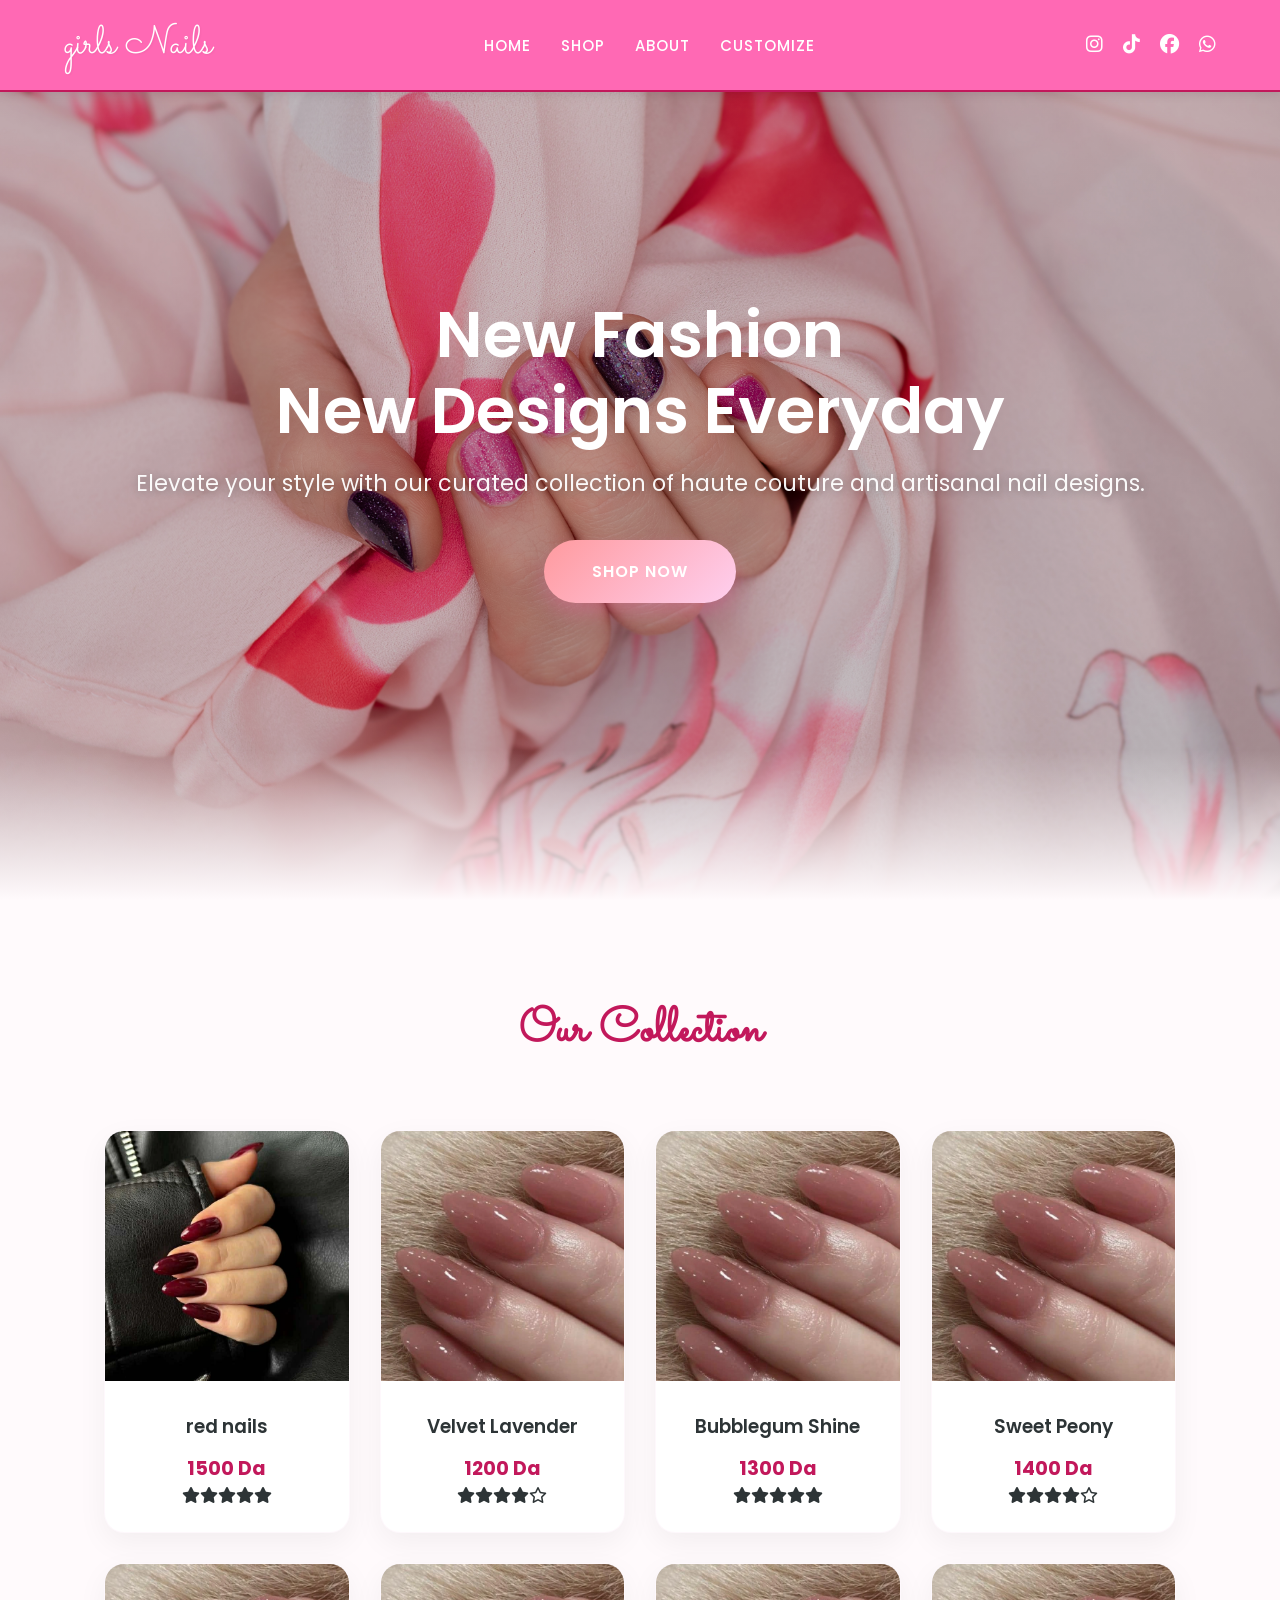
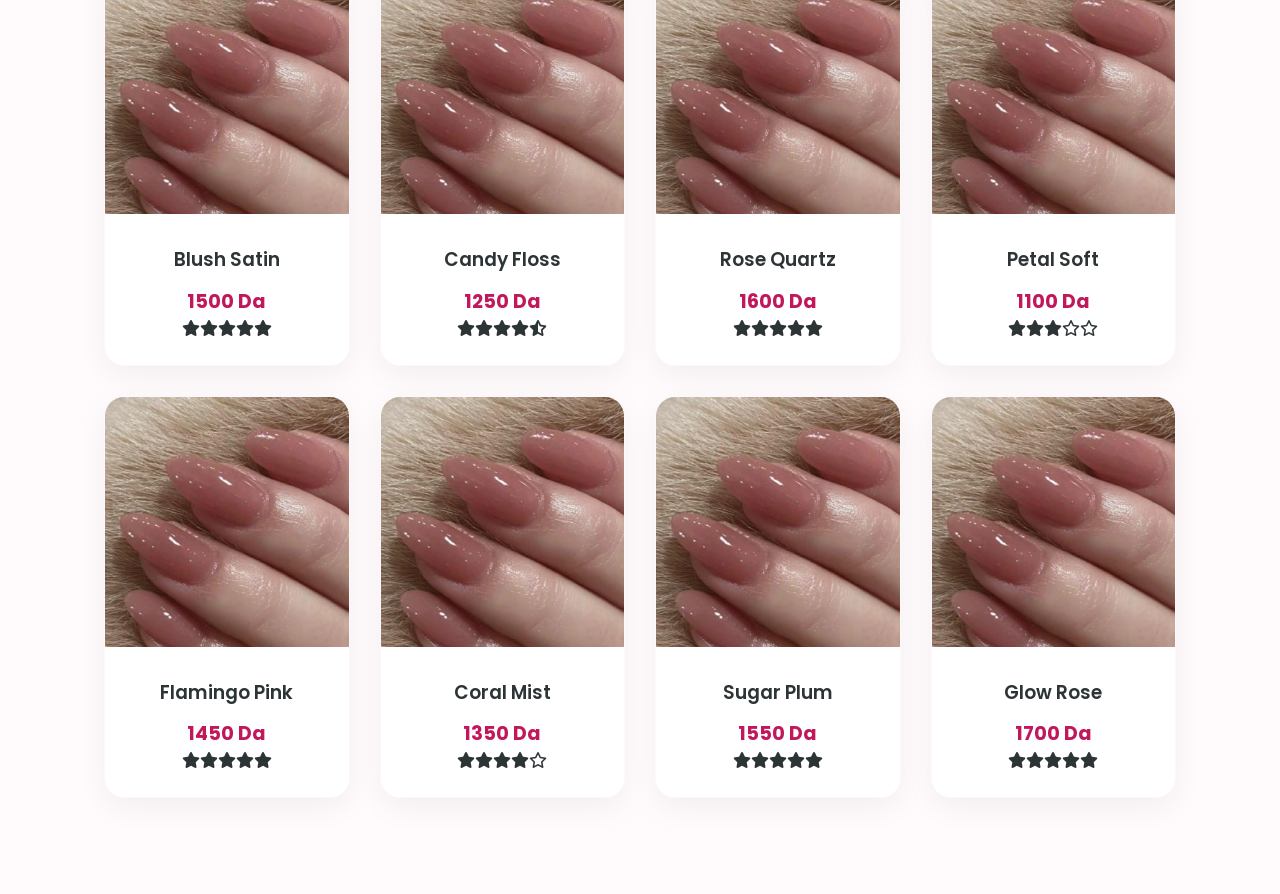
==== index.html @ dfd8abb0 "first commit" ====
<!DOCTYPE html>
<html lang="en">

<head>
    <meta charset="UTF-8">
    <meta name="viewport" content="width=device-width, initial-scale=1.0">
    <link rel="stylesheet" href="style.css">
    <link rel="stylesheet" href="https://cdnjs.cloudflare.com/ajax/libs/font-awesome/6.5.0/css/all.min.css">
    <link href="https://fonts.googleapis.com/css2?family=Sacramento&family=Poppins:wght@300;400;600&display=swap"
        rel="stylesheet">
    <title>Douaa Nails | Premium Nail Design</title>
</head>

<body>
    <nav>
        <div class="logo">girls Nails</div>
        <ul class="links">
            <li><a href="index.html">Home</a></li>
            <li><a href="shop.html">Shop</a></li>
            <li><a href="#">About</a></li>
            <li><a href="customize.html">Customize</a></li>
        </ul>

        <div class="icons">
            <a href="https://instagram.com/yourpage" target="_blank"><i class="fa-brands fa-instagram"></i></a>
            <a href="https://tiktok.com/@yourpage" target="_blank"><i class="fa-brands fa-tiktok"></i></a>
            <a href="https://facebook.com/yourpage" target="_blank"><i class="fa-brands fa-facebook"></i></a>
            <a href="https://wa.me/213XXXXXXXXX" target="_blank"><i class="fa-brands fa-whatsapp"></i></a>
        </div>
    </nav>

    <header class="hero">
        <div class="hero-content">
            <h1>New Fashion <br> New Designs Everyday</h1>
            <p>Elevate your style with our curated collection of haute couture and artisanal nail designs.</p>
            <a href="shop.html" class="btn-primary">Shop Now</a>
        </div>
    </header>

    <section id="shop" class="shop-container">
        <h2 class="shop-title">Our Collection</h2>
        <div class="product-grid" id="productGrid">
            <!-- Product 1 -->
            <a href="product.html?name=red+nails&img=red.webp" class="product-card-link">
                <div class="product-card">
                    <div class="product-img">
                        <img src="red.webp" alt="Nail Polish" id="prod-1-img">
                    </div>
                    <div class="product-info">
                        <h3>red nails </h3>
                        <p class="price">1500 Da</p>
                        <div class="rating">
                            <i class="fas fa-star"></i><i class="fas fa-star"></i><i class="fas fa-star"></i><i
                                class="fas fa-star"></i><i class="fas fa-star"></i>
                        </div>
                    </div>
                </div>
            </a>
            <!-- Repeat for 12 products -->
            <!-- For brevity in this call, I'll generate the grid with JS or repeat a few here -->
            <!-- Product 2 -->
            <a href="product.html?name=Velvet+Lavender&img=pink.webp" class="product-card-link">
                <div class="product-card">
                    <div class="product-img">
                        <img src="pink.webp" alt="Nail Polish" id="prod-2-img">
                    </div>
                    <div class="product-info">
                        <h3>Velvet Lavender</h3>
                        <p class="price">1200 Da</p>
                        <div class="rating">
                            <i class="fas fa-star"></i><i class="fas fa-star"></i><i class="fas fa-star"></i><i
                                class="fas fa-star"></i><i class="far fa-star"></i>
                        </div>
                    </div>
                </div>
            </a>
            <!-- Product 3 -->
            <a href="product.html?name=Bubblegum+Shine&img=pink.webp" class="product-card-link">
                <div class="product-card">
                    <div class="product-img">
                        <img src="pink.webp" alt="Nail Polish" id="prod-3-img">
                    </div>
                    <div class="product-info">
                        <h3>Bubblegum Shine</h3>
                        <p class="price">1300 Da</p>
                        <div class="rating">
                            <i class="fas fa-star"></i><i class="fas fa-star"></i><i class="fas fa-star"></i><i
                                class="fas fa-star"></i><i class="fas fa-star"></i>
                        </div>
                    </div>
                </div>
            </a>
            <!-- Product 4 -->
            <a href="product.html?name=Sweet+Peony&img=pink.webp" class="product-card-link">
                <div class="product-card">
                    <div class="product-img">
                        <img src="pink.webp" alt="Nail Polish" id="prod-4-img">
                    </div>
                    <div class="product-info">
                        <h3>Sweet Peony</h3>
                        <p class="price">1400 Da</p>
                        <div class="rating">
                            <i class="fas fa-star"></i><i class="fas fa-star"></i><i class="fas fa-star"></i><i
                                class="fas fa-star"></i><i class="far fa-star"></i>
                        </div>
                    </div>
                </div>
            </a>
            <!-- Product 5 -->
            <a href="product.html?name=Blush+Satin&img=pink.webp" class="product-card-link">
                <div class="product-card">
                    <div class="product-img">
                        <img src="pink.webp" alt="Nail Polish" id="prod-5-img">
                    </div>
                    <div class="product-info">
                        <h3>Blush Satin</h3>
                        <p class="price">1500 Da</p>
                        <div class="rating">
                            <i class="fas fa-star"></i><i class="fas fa-star"></i><i class="fas fa-star"></i><i
                                class="fas fa-star"></i><i class="fas fa-star"></i>
                        </div>
                    </div>
                </div>
            </a>
            <!-- Product 6 -->
            <a href="product.html?name=Candy+Floss&img=pink.webp" class="product-card-link">
                <div class="product-card">
                    <div class="product-img">
                        <img src="pink.webp" alt="Nail Polish" id="prod-6-img">
                    </div>
                    <div class="product-info">
                        <h3>Candy Floss</h3>
                        <p class="price">1250 Da</p>
                        <div class="rating">
                            <i class="fas fa-star"></i><i class="fas fa-star"></i><i class="fas fa-star"></i><i
                                class="fas fa-star"></i><i class="fas fa-star-half-alt"></i>
                        </div>
                    </div>
                </div>
            </a>
            <!-- Product 7 -->
            <a href="product.html?name=Rose+Quartz&img=pink.webp" class="product-card-link">
                <div class="product-card">
                    <div class="product-img">
                        <img src="pink.webp" alt="Nail Polish" id="prod-7-img">
                    </div>
                    <div class="product-info">
                        <h3>Rose Quartz</h3>
                        <p class="price">1600 Da</p>
                        <div class="rating">
                            <i class="fas fa-star"></i><i class="fas fa-star"></i><i class="fas fa-star"></i><i
                                class="fas fa-star"></i><i class="fas fa-star"></i>
                        </div>
                    </div>
                </div>
            </a>
            <!-- Product 8 -->
            <a href="product.html?name=Petal+Soft&img=pink.webp" class="product-card-link">
                <div class="product-card">
                    <div class="product-img">
                        <img src="pink.webp" alt="Nail Polish" id="prod-8-img">
                    </div>
                    <div class="product-info">
                        <h3>Petal Soft</h3>
                        <p class="price">1100 Da</p>
                        <div class="rating">
                            <i class="fas fa-star"></i><i class="fas fa-star"></i><i class="fas fa-star"></i><i
                                class="far fa-star"></i><i class="far fa-star"></i>
                        </div>
                    </div>
                </div>
            </a>
            <!-- Product 9 -->
            <a href="product.html?name=Flamingo+Pink&img=pink.webp" class="product-card-link">
                <div class="product-card">
                    <div class="product-img">
                        <img src="pink.webp" alt="Nail Polish" id="prod-9-img">
                    </div>
                    <div class="product-info">
                        <h3>Flamingo Pink</h3>
                        <p class="price">1450 Da</p>
                        <div class="rating">
                            <i class="fas fa-star"></i><i class="fas fa-star"></i><i class="fas fa-star"></i><i
                                class="fas fa-star"></i><i class="fas fa-star"></i>
                        </div>
                    </div>
                </div>
            </a>
            <!-- Product 10 -->
            <a href="product.html?name=Coral+Mist&img=pink.webp" class="product-card-link">
                <div class="product-card">
                    <div class="product-img">
                        <img src="pink.webp" alt="Nail Polish" id="prod-10-img">
                    </div>
                    <div class="product-info">
                        <h3>Coral Mist</h3>
                        <p class="price">1350 Da</p>
                        <div class="rating">
                            <i class="fas fa-star"></i><i class="fas fa-star"></i><i class="fas fa-star"></i><i
                                class="fas fa-star"></i><i class="far fa-star"></i>
                        </div>
                    </div>
                </div>
            </a>
            <!-- Product 11 -->
            <a href="product.html?name=Sugar+Plum&img=pink.webp" class="product-card-link">
                <div class="product-card">
                    <div class="product-img">
                        <img src="pink.webp" alt="Nail Polish" id="prod-11-img">
                    </div>
                    <div class="product-info">
                        <h3>Sugar Plum</h3>
                        <p class="price">1550 Da</p>
                        <div class="rating">
                            <i class="fas fa-star"></i><i class="fas fa-star"></i><i class="fas fa-star"></i><i
                                class="fas fa-star"></i><i class="fas fa-star"></i>
                        </div>
                    </div>
                </div>
            </a>
            <!-- Product 12 -->
            <a href="product.html?name=Glow+Rose&img=pink.webp" class="product-card-link">
                <div class="product-card">
                    <div class="product-img">
                        <img src="pink.webp" alt="Nail Polish" id="prod-12-img">
                    </div>
                    <div class="product-info">
                        <h3>Glow Rose</h3>
                        <p class="price">1700 Da</p>
                        <div class="rating">
                            <i class="fas fa-star"></i><i class="fas fa-star"></i><i class="fas fa-star"></i><i
                                class="fas fa-star"></i><i class="fas fa-star"></i>
                        </div>
                    </div>
                </div>
            </a>
        </div>
    </section>

    <script src="script.js"></script>
</body>

</html>
---- style.css ----
:root {
    --primary-pink: #ff69b4;
    --light-pink: #fce4ec;
    --deep-pink: #c2185b;
    --gradient-pink: linear-gradient(135deg, #ff9a9e 0%, #fecfef 100%);
    --accent-gold: #d4af37;
    --text-dark: #2d3436;
    --text-light: #ffffff;
    --glass: rgba(255, 255, 255, 0.85);
    --shadow-soft: 0 8px 32px 0 rgba(244, 187, 224, 0.2);
    --font-main: 'Poppins', sans-serif;
    --font-heading: 'Sacramento', cursive;
}

* {
    margin: 0;
    padding: 0;
    box-sizing: border-box;
}

body {
    font-family: var(--font-main);
    background-color: #fffafc;
    color: var(--text-dark);
}

/* Nav Styles */
nav {
    position: fixed;
    top: 0;
    width: 100%;
    display: flex;
    justify-content: space-between;
    align-items: center;
    padding: 1rem 5%;
    background: var(--primary-pink);
    box-shadow: 0 2px 10px rgba(0,0,0,0.1);
    z-index: 1000;
    border-bottom: 2px solid var(--deep-pink);
}

nav .links a, nav .icons i {
    color: var(--text-light);
}

nav .logo {
    color: var(--text-light);
}

nav .links a:hover, nav .icons i:hover {
    color: var(--light-pink);
}

.logo {
    font-family: var(--font-heading);
    font-size: 2.5rem;
    font-weight: 500;
    color: var(--deep-pink);
    text-shadow: 1px 1px 2px rgba(0,0,0,0.05);
}

.links {
    display: flex;
    gap: 30px;
    list-style: none;
}

.links a {
    font-size: 15px;
    font-weight: 500;
    color: var(--text-dark);
    text-decoration: none;
    transition: color 0.3s;
    text-transform: uppercase;
    letter-spacing: 1px;
}

.links a:hover {
    color: var(--primary-pink);
}

.icons {
    display: flex;
    gap: 20px;
}

.icons i {
    font-size: 1.2rem;
    color: var(--text-dark);
    transition: transform 0.3s, color 0.3s;
}

.icons i:hover {
    color: var(--primary-pink);
    transform: scale(1.2);
}

/* Hero Styles */
.hero {
    height: 100vh;
    display: flex;
    align-items: center;
    justify-content: center;
    text-align: center;
    background: linear-gradient(rgba(0,0,0,0.2), rgba(0,0,0,0.2)), url('hero-bg.jpg') center/cover no-repeat;
    color: white;
    padding: 0 10%;
    position: relative;
    overflow: hidden;
}

.hero::after {
    content: '';
    position: absolute;
    bottom: 0;
    left: 0;
    width: 100%;
    height: 150px;
    background: linear-gradient(transparent, #fffafc);
}

.hero-content h1 {
    font-size: 4rem;
    margin-bottom: 1rem;
    line-height: 1.2;
    font-family: var(--font-main);
    font-weight: 600;
}

.hero-content p {
    font-size: 1.4rem;
    margin-bottom: 2.5rem;
    opacity: 0.95;
    text-shadow: 1px 1px 10px rgba(0,0,0,0.3);
}

.btn-primary {
    display: inline-block;
    padding: 1.2rem 3rem;
    background: var(--gradient-pink);
    color: #fff;
    text-decoration: none;
    font-weight: 600;
    border-radius: 50px;
    transition: all 0.4s cubic-bezier(0.175, 0.885, 0.32, 1.275);
    border: none;
    box-shadow: 0 10px 20px rgba(255, 105, 180, 0.3);
    text-transform: uppercase;
    letter-spacing: 1px;
}

.btn-primary:hover {
    transform: translateY(-5px) scale(1.05);
    box-shadow: 0 15px 30px rgba(255, 105, 180, 0.4);
    background: var(--deep-pink);
}

/* Shop Section Styles */
.shop-container {
    padding: 6rem 5%;
    max-width: 1200px;
    margin: 0 auto;
}

.shop-title {
    font-size: 3rem;
    margin-bottom: 4rem;
    text-align: center;
    font-family: var(--font-heading);
    color: var(--deep-pink);
}

.product-grid {
    display: grid;
    grid-template-columns: repeat(4, 1fr);
    gap: 30px;
}

.product-card {
    background: #fff;
    border-radius: 20px;
    overflow: hidden;
    transition: all 0.4s cubic-bezier(0.165, 0.84, 0.44, 1);
    box-shadow: 0 10px 30px rgba(0,0,0,0.05);
    border: 1px solid rgba(244, 187, 224, 0.1);
}

.product-card-link {
    text-decoration: none;
    color: inherit;
    display: block;
}

.product-card:hover {
    transform: translateY(-10px);
}

.product-img img {
    width: 100%;
    height: 250px;
    object-fit: cover;
}

.product-info {
    padding: 1.5rem;
    text-align: center;
}

.price {
    font-size: 1.2rem;
    font-weight: 700;
    color: var(--deep-pink);
    margin-top: 5px;
}

.product-info h3 {
    color: var(--text-dark);
    font-weight: 600;
    margin-bottom: 0.8rem;
}

/* Product Page Styles */
.product-page {
    background-color: #fffafc;
    padding-top: 80px;
}

.product-detail-container {
    max-width: 1100px;
    margin: 40px auto;
    padding: 20px;
    background: #fff;
    border-radius: 30px;
    box-shadow: var(--shadow-soft);
}

.product-detail-layout {
    display: flex;
    gap: 40px;
}

.product-image-section {
    flex: 1;
    text-align: center;
}

.product-image-section img {
    width: 100%;
    max-width: 500px;
    border-radius: 20px;
    box-shadow: 0 10px 30px rgba(0,0,0,0.1);
}

.product-image-section h2 {
    margin-top: 1.5rem;
    font-family: var(--font-heading);
    font-size: 3rem;
    color: var(--deep-pink);
}

.order-form-section {
    flex: 1;
    background: #fffafc;
    padding: 30px;
    border-radius: 20px;
    border: 1px solid var(--light-pink);
}

.order-form-section h3 {
    margin-bottom: 20px;
    color: var(--deep-pink);
    font-size: 1.5rem;
}

.form-group {
    margin-bottom: 20px;
}

.form-group label {
    display: block;
    margin-bottom: 8px;
    font-weight: 600;
    color: var(--text-dark);
}

.form-group select, 
.form-group input, 
.form-group textarea {
    width: 100%;
    padding: 12px 15px;
    border: 2px solid var(--light-pink);
    border-radius: 12px;
    font-family: var(--font-main);
    font-size: 1rem;
    outline: none;
    transition: border-color 0.3s;
}

.form-group select:focus, 
.form-group input:focus, 
.form-group textarea:focus {
    border-color: var(--primary-pink);
}

.form-divider {
    border-top: 1px solid var(--light-pink);
    margin: 30px 0 20px;
    padding-top: 10px;
    font-weight: 600;
    color: var(--deep-pink);
    text-transform: uppercase;
    font-size: 0.85rem;
    letter-spacing: 1px;
}

.price-display {
    display: flex;
    justify-content: space-between;
    align-items: center;
    margin: 25px 0;
    padding: 15px;
    background: var(--primary-pink);
    color: white;
    border-radius: 12px;
    font-size: 1.5rem;
    font-weight: 700;
}

.buy-now-btn {
    width: 100%;
    cursor: pointer;
}

/* Responsive Product Detail */
@media (max-width: 850px) {
    .product-detail-layout {
        flex-direction: column;
    }
}

/* Customize Page Styles */
.customize-page {
    background-color: #fffafc;
    padding-top: 100px;
}

.customize-container {
    max-width: 1200px;
    margin: 0 auto;
    padding: 20px;
}

.page-title {
    text-align: center;
    font-family: var(--font-heading);
    font-size: 3.5rem;
    color: var(--deep-pink);
    margin-bottom: 2rem;
}

.customizer-layout {
    display: flex;
    gap: 50px;
    background: white;
    padding: 40px;
    border-radius: 40px;
    box-shadow: var(--shadow-soft);
}

/* Finger Preview System (Vertical) */
.preview-section {
    flex: 1;
    display: flex;
    flex-direction: column;
    align-items: center;
    justify-content: center;
    background: #fff;
    background-image: radial-gradient(#eee 1px, transparent 1px);
    background-size: 20px 20px;
    border-radius: 30px;
    min-height: 500px;
}

.finger-container {
    position: relative;
    width: 200px;
    height: 400px;
    filter: drop-shadow(0 10px 20px rgba(0,0,0,0.1));
}

.finger-base {
    position: absolute;
    bottom: -20px;
    left: 50%;
    transform: translateX(-50%);
    width: 100px;
    height: 380px;
    /* Realistic Skin Gradient */
    background: linear-gradient(to right, 
        #e5b4a2 0%, 
        #f5c7b8 30%, 
        #fce8e0 50%, 
        #f5c7b8 70%, 
        #e5b4a2 100%);
    border-radius: 50px 50px 0 0;
    box-shadow: 
        inset -8px 0 15px rgba(120, 60, 40, 0.1),
        inset 8px 0 15px rgba(120, 60, 40, 0.1);
    z-index: 1;
}

/* Realistic knuckle/joint creases */
.finger-base::before {
    content: '';
    position: absolute;
    top: 140px;
    left: 15%;
    width: 70%;
    height: 30px;
    background: repeating-linear-gradient(
        to bottom,
        transparent,
        transparent 5px,
        rgba(100, 50, 30, 0.08) 6px,
        rgba(100, 50, 30, 0.08) 8px,
        transparent 9px
    );
    border-radius: 50% / 20%;
    opacity: 0.6;
}

#previewNail {
    position: absolute;
    top: 25px;
    left: 50%;
    transform: translateX(-50%);
    width: 80px;
    height: 105px;
    background: #ff69b4; /* Default */
    transition: all 0.4s cubic-bezier(0.175, 0.885, 0.32, 1.275);
    z-index: 2;
    /* Nail Glossiness */
    background-image: linear-gradient(135deg, rgba(255,255,255,0.4) 0%, transparent 50%, rgba(0,0,0,0.1) 100%);
    box-shadow: 
        0 4px 12px rgba(0,0,0,0.3),
        inset 0 -5px 10px rgba(0,0,0,0.1);
    border: 1px solid rgba(0,0,0,0.05);
}

/* Cuticle Shadow for blending */
#previewNail::before {
    content: '';
    position: absolute;
    bottom: -5px;
    left: 0;
    width: 100%;
    height: 15px;
    background: rgba(0,0,0,0.2);
    filter: blur(5px);
    border-radius: 50%;
    z-index: -1;
}

/* Vertical Nail Shapes from Reference Image */
#previewNail.round { 
    border-radius: 40px 40px 5px 5px; 
}
#previewNail.almond { 
    border-radius: 50% 50% 10% 10%; 
}
#previewNail.square { 
    border-radius: 5px 5px 2px 2px; 
}
#previewNail.oval { 
    border-radius: 35px; 
}
#previewNail.ballerina { 
    clip-path: polygon(25% 0%, 75% 0%, 90% 100%, 10% 100%); 
    transform: translateX(-50%) rotate(180deg);
}
#previewNail.stiletto { 
    clip-path: polygon(50% 0%, 100% 100%, 0% 100%); 
    transform: translateX(-50%) rotate(180deg);
}

/* Nail Sizes (Vertical Height) */
#previewNail.size-s { width: 60px; height: 70px; top: 50px; }
#previewNail.size-m { width: 76px; height: 100px; top: 30px; }
#previewNail.size-l { width: 85px; height: 150px; top: 10px; }
#previewNail.size-xl { width: 95px; height: 190px; top: -10px; }

.preview-label {
    margin-top: 20px;
    font-weight: 600;
    color: var(--primary-pink);
    text-transform: uppercase;
    letter-spacing: 1px;
}

/* Control Styles */
.controls-section {
    flex: 1.2;
}

.control-group {
    margin-bottom: 30px;
}

.control-group h3 {
    color: var(--deep-pink);
    margin-bottom: 15px;
    font-size: 1.2rem;
}

.shape-grid {
    display: grid;
    grid-template-columns: repeat(3, 1fr);
    gap: 10px;
}

.shape-btn {
    padding: 10px;
    border: 2px solid var(--light-pink);
    background: white;
    border-radius: 10px;
    cursor: pointer;
    font-family: var(--font-main);
    transition: all 0.3s;
}

.shape-btn:hover, .shape-btn.active {
    background: var(--primary-pink);
    color: white;
    border-color: var(--primary-pink);
}

.size-options {
    display: flex;
    gap: 20px;
}

.size-options label {
    cursor: pointer;
    font-weight: 600;
}

.color-grid {
    display: grid;
    grid-template-columns: repeat(8, 1fr);
    gap: 10px;
    margin-bottom: 15px;
}

.color-swatch {
    width: 30px;
    height: 30px;
    border-radius: 50%;
    cursor: pointer;
    border: 3px solid white;
    box-shadow: 0 0 0 1px #eee;
}

.color-swatch.active {
    box-shadow: 0 0 0 2px var(--deep-pink);
}

.custom-color-input {
    display: flex;
    align-items: center;
    gap: 10px;
    font-size: 0.9rem;
}

.order-summary {
    margin-top: 40px;
    padding-top: 20px;
    border-top: 2px dashed var(--light-pink);
}

.order-summary p {
    font-size: 1.5rem;
    margin-bottom: 15px;
}

/* Responsive Customizer */
@media (max-width: 900px) {
    .customizer-layout { flex-direction: column; }
    .shape-grid { grid-template-columns: repeat(2, 1fr); }
}

/* Image Based Preview Styles */
.image-preview-container {
    position: relative;
    width: 100%;
    max-width: 400px;
    height: 500px;
    display: flex;
    align-items: center;
    justify-content: center;
    overflow: hidden;
    border-radius: 20px;
    box-shadow: 0 10px 30px rgba(0,0,0,0.1);
}

.image-preview-container img {
    width: 100%;
    height: 100%;
    object-fit: cover;
}

.nail-color-demo {
    position: absolute;
    /* Precise position over one of the central nails in round.webp */
    top: 38%;
    left: 23%;
    width: 15%;
    height: 18%;
    background: rgba(255, 105, 180, 0.4);
    mix-blend-mode: color; /* This makes the color blend into the real nail texture */
    border-radius: 50% 50% 40% 40%;
    pointer-events: none;
    transition: all 0.3s ease;
    filter: blur(2px);
}

@keyframes fadeInUp {
    from {
        opacity: 0;
        transform: translateY(20px);
    }
    to {
        opacity: 1;
        transform: translateY(0);
    }
}

.product-card {
    animation: fadeInUp 0.6s ease backwards;
}

.product-card:nth-child(1) { animation-delay: 0.1s; }
.product-card:nth-child(2) { animation-delay: 0.2s; }
.product-card:nth-child(3) { animation-delay: 0.3s; }
.product-card:nth-child(4) { animation-delay: 0.4s; }

/* Responsive */
@media (max-width: 1024px) {
    .product-grid { grid-template-columns: repeat(2, 1fr); }
}
@media (max-width: 600px) {
    .product-grid { grid-template-columns: 1fr; }
    .hero-content h1 { font-size: 2.8rem; }
}
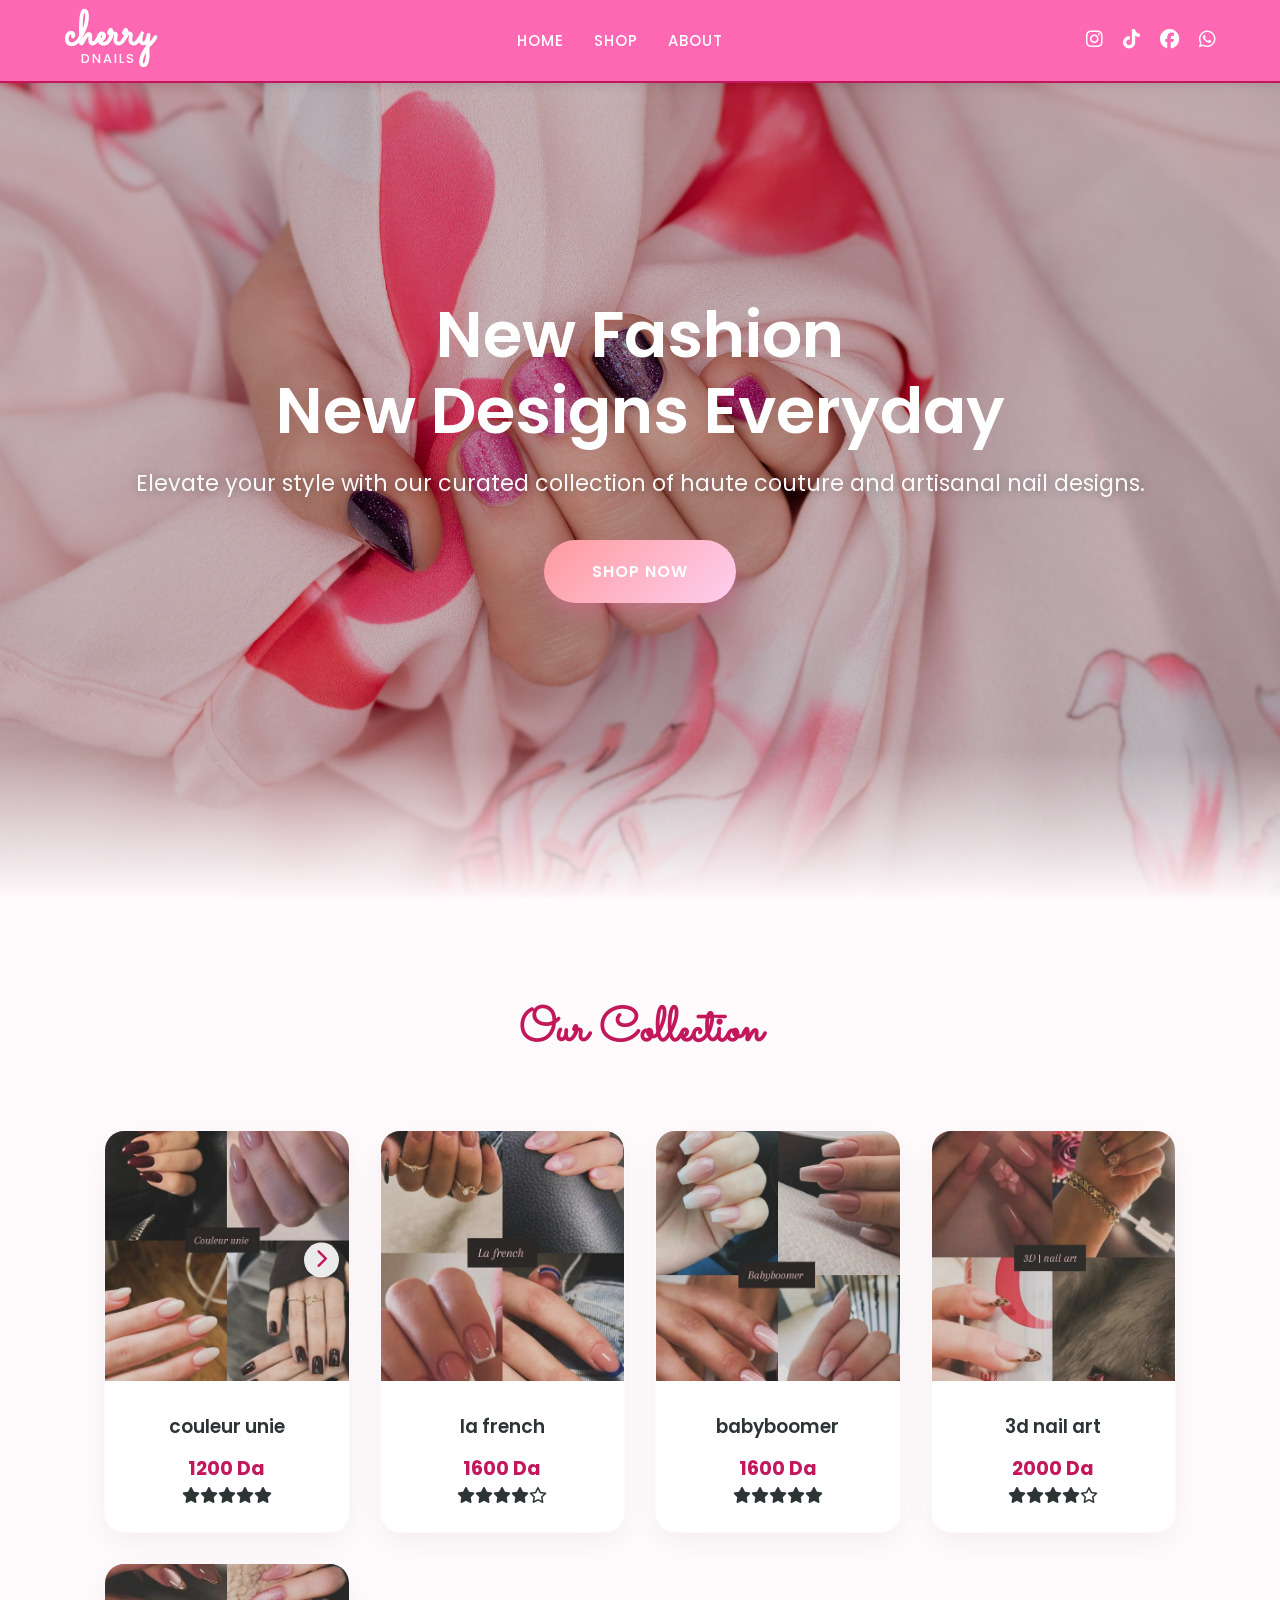
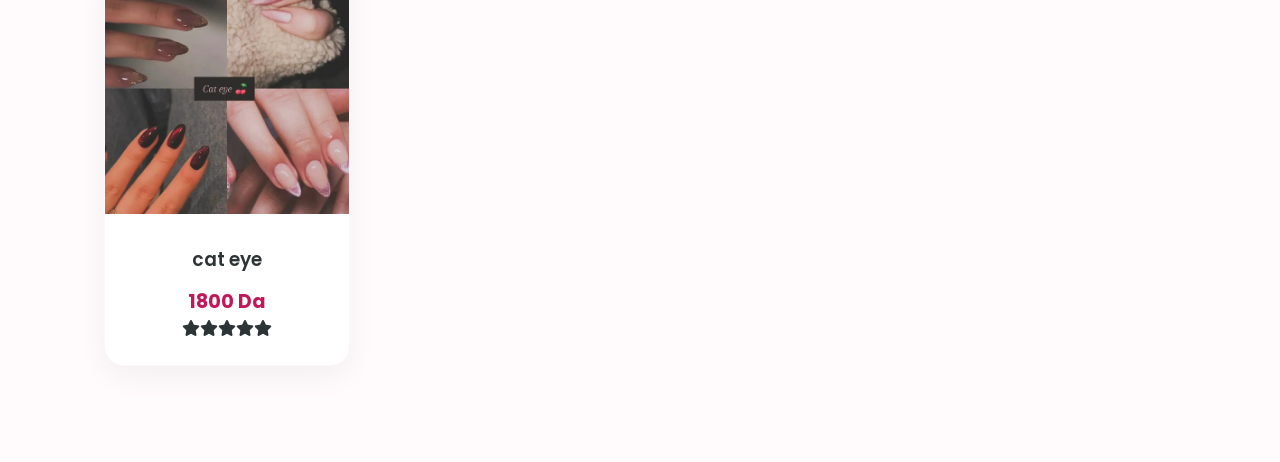
==== commit 0057ad08: "update" ====
--- a/index.html
+++ b/index.html
@@ -1,34 +1,70 @@
 <!DOCTYPE html>
+<!-- 
+  ================================================================
+  PROJECT: cherry Nails Landing Page
+  DESCRIPTION: This is the main homepage for the website. 
+  It features a premium hero section and a product collection grid.
+  DEVELOPMENT NOTE: Designed with a luxury pink aesthetic.
+  ================================================================
+-->
 <html lang="en">
 
 <head>
+    <!-- Meta tags for character encoding and responsive design -->
     <meta charset="UTF-8">
     <meta name="viewport" content="width=device-width, initial-scale=1.0">
+
+    <!-- Link to external CSS stylesheet -->
     <link rel="stylesheet" href="style.css">
+
+    <!-- Font Awesome for social media and utility icons -->
     <link rel="stylesheet" href="https://cdnjs.cloudflare.com/ajax/libs/font-awesome/6.5.0/css/all.min.css">
+
+    <!-- Google Fonts: Sacramento (Heading) and Poppins (Body) -->
     <link href="https://fonts.googleapis.com/css2?family=Sacramento&family=Poppins:wght@300;400;600&display=swap"
         rel="stylesheet">
-    <title>Douaa Nails | Premium Nail Design</title>
+
+    <title>cherry Nails | Premium Nail Design</title>
 </head>
 
 <body>
+    <!-- 
+      NAVIGATION BAR
+      - Fixed to the top via CSS
+      - Contains brand logo, navigation links, and social icons
+    -->
     <nav>
-        <div class="logo">girls Nails</div>
+        <!-- Brand identity logo -->
+        <a href="index.html" style="text-decoration: none; color: inherit;">
+            <div class="logo">
+                <span class="logo-main">cherry</span>
+                <span class="logo-sub">Dnails</span>
+            </div>
+        </a>
+
+        <!-- Main site navigation links -->
         <ul class="links">
             <li><a href="index.html">Home</a></li>
             <li><a href="shop.html">Shop</a></li>
             <li><a href="#">About</a></li>
-            <li><a href="customize.html">Customize</a></li>
         </ul>
 
+        <!-- Social media links with icons -->
         <div class="icons">
-            <a href="https://instagram.com/yourpage" target="_blank"><i class="fa-brands fa-instagram"></i></a>
+            <!-- Instagram: Directed to specific profile requested by user -->
+            <a href="https://www.instagram.com/cherryd.nails?igsh=eDNrOWJ6Z2h6bXJi" target="_blank"><i
+                    class="fa-brands fa-instagram"></i></a>
             <a href="https://tiktok.com/@yourpage" target="_blank"><i class="fa-brands fa-tiktok"></i></a>
             <a href="https://facebook.com/yourpage" target="_blank"><i class="fa-brands fa-facebook"></i></a>
             <a href="https://wa.me/213XXXXXXXXX" target="_blank"><i class="fa-brands fa-whatsapp"></i></a>
         </div>
     </nav>
 
+    <!-- 
+      HERO SECTION
+      - Full-screen impact area with background image
+      - Contains primary call-to-action (Shop Now)
+    -->
     <header class="hero">
         <div class="hero-content">
             <h1>New Fashion <br> New Designs Everyday</h1>
@@ -37,18 +73,29 @@
         </div>
     </header>
 
+    <!-- 
+      SHOP SECTION
+      - Displays the product collection in a responsive grid (4 columns)
+      - Each card links to the product detail page with dynamic URL parameters
+    -->
     <section id="shop" class="shop-container">
         <h2 class="shop-title">Our Collection</h2>
         <div class="product-grid" id="productGrid">
-            <!-- Product 1 -->
-            <a href="product.html?name=red+nails&img=red.webp" class="product-card-link">
+
+            <!-- PRODUCT CARD 1: couleur unie -->
+            <a href="product.html?name=couleur+unie&img=couleur+unie+1.webp" class="product-card-link"
+                id="prod-1-link">
                 <div class="product-card">
-                    <div class="product-img">
-                        <img src="red.webp" alt="Nail Polish" id="prod-1-img">
+                    <div class="product-img" style="position: relative;">
+                        <img src="couleur unie 1.webp" alt="Nail Polish" id="prod-1-img">
+                        <button class="slide-btn" onclick="toggleProductImage(event, 1)"
+                            style="position: absolute; top: 50%; right: 10px; transform: translateY(-50%); background: rgba(255, 255, 255, 0.9); border: none; border-radius: 50%; width: 35px; height: 35px; cursor: pointer; box-shadow: 0 4px 10px rgba(0,0,0,0.15); display: flex; align-items: center; justify-content: center; transition: all 0.3s;">
+                            <i class="fas fa-chevron-right" style="color: #c2185b; font-size: 1.2rem;"></i>
+                        </button>
                     </div>
                     <div class="product-info">
-                        <h3>red nails </h3>
-                        <p class="price">1500 Da</p>
+                        <h3 id="prod-1-title">couleur unie</h3>
+                        <p class="price">1200 Da</p>
                         <div class="rating">
                             <i class="fas fa-star"></i><i class="fas fa-star"></i><i class="fas fa-star"></i><i
                                 class="fas fa-star"></i><i class="fas fa-star"></i>
@@ -56,17 +103,16 @@
                     </div>
                 </div>
             </a>
-            <!-- Repeat for 12 products -->
-            <!-- For brevity in this call, I'll generate the grid with JS or repeat a few here -->
-            <!-- Product 2 -->
-            <a href="product.html?name=Velvet+Lavender&img=pink.webp" class="product-card-link">
+
+            <!-- PRODUCT CARD 2: la french -->
+            <a href="product.html?name=la+french&img=la+french.webp" class="product-card-link">
                 <div class="product-card">
                     <div class="product-img">
-                        <img src="pink.webp" alt="Nail Polish" id="prod-2-img">
+                        <img src="la french.webp" alt="la french">
                     </div>
                     <div class="product-info">
-                        <h3>Velvet Lavender</h3>
-                        <p class="price">1200 Da</p>
+                        <h3>la french</h3>
+                        <p class="price">1600 Da</p>
                         <div class="rating">
                             <i class="fas fa-star"></i><i class="fas fa-star"></i><i class="fas fa-star"></i><i
                                 class="fas fa-star"></i><i class="far fa-star"></i>
@@ -74,78 +120,15 @@
                     </div>
                 </div>
             </a>
-            <!-- Product 3 -->
-            <a href="product.html?name=Bubblegum+Shine&img=pink.webp" class="product-card-link">
+
+            <!-- PRODUCT CARD 3: babyboomer -->
+            <a href="product.html?name=babyboomer&img=babyboomer.webp" class="product-card-link">
                 <div class="product-card">
                     <div class="product-img">
-                        <img src="pink.webp" alt="Nail Polish" id="prod-3-img">
+                        <img src="babyboomer.webp" alt="babyboomer">
                     </div>
                     <div class="product-info">
-                        <h3>Bubblegum Shine</h3>
-                        <p class="price">1300 Da</p>
-                        <div class="rating">
-                            <i class="fas fa-star"></i><i class="fas fa-star"></i><i class="fas fa-star"></i><i
-                                class="fas fa-star"></i><i class="fas fa-star"></i>
-                        </div>
-                    </div>
-                </div>
-            </a>
-            <!-- Product 4 -->
-            <a href="product.html?name=Sweet+Peony&img=pink.webp" class="product-card-link">
-                <div class="product-card">
-                    <div class="product-img">
-                        <img src="pink.webp" alt="Nail Polish" id="prod-4-img">
-                    </div>
-                    <div class="product-info">
-                        <h3>Sweet Peony</h3>
-                        <p class="price">1400 Da</p>
-                        <div class="rating">
-                            <i class="fas fa-star"></i><i class="fas fa-star"></i><i class="fas fa-star"></i><i
-                                class="fas fa-star"></i><i class="far fa-star"></i>
-                        </div>
-                    </div>
-                </div>
-            </a>
-            <!-- Product 5 -->
-            <a href="product.html?name=Blush+Satin&img=pink.webp" class="product-card-link">
-                <div class="product-card">
-                    <div class="product-img">
-                        <img src="pink.webp" alt="Nail Polish" id="prod-5-img">
-                    </div>
-                    <div class="product-info">
-                        <h3>Blush Satin</h3>
-                        <p class="price">1500 Da</p>
-                        <div class="rating">
-                            <i class="fas fa-star"></i><i class="fas fa-star"></i><i class="fas fa-star"></i><i
-                                class="fas fa-star"></i><i class="fas fa-star"></i>
-                        </div>
-                    </div>
-                </div>
-            </a>
-            <!-- Product 6 -->
-            <a href="product.html?name=Candy+Floss&img=pink.webp" class="product-card-link">
-                <div class="product-card">
-                    <div class="product-img">
-                        <img src="pink.webp" alt="Nail Polish" id="prod-6-img">
-                    </div>
-                    <div class="product-info">
-                        <h3>Candy Floss</h3>
-                        <p class="price">1250 Da</p>
-                        <div class="rating">
-                            <i class="fas fa-star"></i><i class="fas fa-star"></i><i class="fas fa-star"></i><i
-                                class="fas fa-star"></i><i class="fas fa-star-half-alt"></i>
-                        </div>
-                    </div>
-                </div>
-            </a>
-            <!-- Product 7 -->
-            <a href="product.html?name=Rose+Quartz&img=pink.webp" class="product-card-link">
-                <div class="product-card">
-                    <div class="product-img">
-                        <img src="pink.webp" alt="Nail Polish" id="prod-7-img">
-                    </div>
-                    <div class="product-info">
-                        <h3>Rose Quartz</h3>
+                        <h3>babyboomer</h3>
                         <p class="price">1600 Da</p>
                         <div class="rating">
                             <i class="fas fa-star"></i><i class="fas fa-star"></i><i class="fas fa-star"></i><i
@@ -154,47 +137,16 @@
                     </div>
                 </div>
             </a>
-            <!-- Product 8 -->
-            <a href="product.html?name=Petal+Soft&img=pink.webp" class="product-card-link">
+
+            <!-- PRODUCT CARD 4: 3d nail art -->
+            <a href="product.html?name=3d+nail+art&img=3d+nail+art.webp" class="product-card-link">
                 <div class="product-card">
                     <div class="product-img">
-                        <img src="pink.webp" alt="Nail Polish" id="prod-8-img">
+                        <img src="3d nail art.webp" alt="3d nail art">
                     </div>
                     <div class="product-info">
-                        <h3>Petal Soft</h3>
-                        <p class="price">1100 Da</p>
-                        <div class="rating">
-                            <i class="fas fa-star"></i><i class="fas fa-star"></i><i class="fas fa-star"></i><i
-                                class="far fa-star"></i><i class="far fa-star"></i>
-                        </div>
-                    </div>
-                </div>
-            </a>
-            <!-- Product 9 -->
-            <a href="product.html?name=Flamingo+Pink&img=pink.webp" class="product-card-link">
-                <div class="product-card">
-                    <div class="product-img">
-                        <img src="pink.webp" alt="Nail Polish" id="prod-9-img">
-                    </div>
-                    <div class="product-info">
-                        <h3>Flamingo Pink</h3>
-                        <p class="price">1450 Da</p>
-                        <div class="rating">
-                            <i class="fas fa-star"></i><i class="fas fa-star"></i><i class="fas fa-star"></i><i
-                                class="fas fa-star"></i><i class="fas fa-star"></i>
-                        </div>
-                    </div>
-                </div>
-            </a>
-            <!-- Product 10 -->
-            <a href="product.html?name=Coral+Mist&img=pink.webp" class="product-card-link">
-                <div class="product-card">
-                    <div class="product-img">
-                        <img src="pink.webp" alt="Nail Polish" id="prod-10-img">
-                    </div>
-                    <div class="product-info">
-                        <h3>Coral Mist</h3>
-                        <p class="price">1350 Da</p>
+                        <h3>3d nail art</h3>
+                        <p class="price">2000 Da</p>
                         <div class="rating">
                             <i class="fas fa-star"></i><i class="fas fa-star"></i><i class="fas fa-star"></i><i
                                 class="fas fa-star"></i><i class="far fa-star"></i>
@@ -202,31 +154,16 @@
                     </div>
                 </div>
             </a>
-            <!-- Product 11 -->
-            <a href="product.html?name=Sugar+Plum&img=pink.webp" class="product-card-link">
+
+            <!-- PRODUCT CARD 5: cat eye -->
+            <a href="product.html?name=cat+eye&img=cat+eye.webp" class="product-card-link">
                 <div class="product-card">
                     <div class="product-img">
-                        <img src="pink.webp" alt="Nail Polish" id="prod-11-img">
+                        <img src="cat eye.webp" alt="cat eye">
                     </div>
                     <div class="product-info">
-                        <h3>Sugar Plum</h3>
-                        <p class="price">1550 Da</p>
-                        <div class="rating">
-                            <i class="fas fa-star"></i><i class="fas fa-star"></i><i class="fas fa-star"></i><i
-                                class="fas fa-star"></i><i class="fas fa-star"></i>
-                        </div>
-                    </div>
-                </div>
-            </a>
-            <!-- Product 12 -->
-            <a href="product.html?name=Glow+Rose&img=pink.webp" class="product-card-link">
-                <div class="product-card">
-                    <div class="product-img">
-                        <img src="pink.webp" alt="Nail Polish" id="prod-12-img">
-                    </div>
-                    <div class="product-info">
-                        <h3>Glow Rose</h3>
-                        <p class="price">1700 Da</p>
+                        <h3>cat eye</h3>
+                        <p class="price">1800 Da</p>
                         <div class="rating">
                             <i class="fas fa-star"></i><i class="fas fa-star"></i><i class="fas fa-star"></i><i
                                 class="fas fa-star"></i><i class="fas fa-star"></i>
@@ -237,6 +174,7 @@
         </div>
     </section>
 
+    <!-- Global interactions -->
     <script src="script.js"></script>
 </body>
 
--- a/style.css
+++ b/style.css
@@ -1,17 +1,28 @@
+/* 
+  ================================================================
+  GLOBAL DESIGN TOKENS (CSS Variables)
+  - Defined here for consistency and easy rebranding.
+  - Theme: Premium Pink Luxury
+  ================================================================
+*/
 :root {
-    --primary-pink: #ff69b4;
-    --light-pink: #fce4ec;
-    --deep-pink: #c2185b;
+    --primary-pink: #ff69b4;      /* Main Brand Color */
+    --light-pink: #fce4ec;        /* Backgrounds & Hover states */
+    --deep-pink: #c2185b;         /* Darker contrast for text/borders */
     --gradient-pink: linear-gradient(135deg, #ff9a9e 0%, #fecfef 100%);
-    --accent-gold: #d4af37;
-    --text-dark: #2d3436;
-    --text-light: #ffffff;
-    --glass: rgba(255, 255, 255, 0.85);
+    --accent-gold: #d4af37;       /* Optional accent */
+    --text-dark: #2d3436;         /* Primary readability */
+    --text-light: #ffffff;        /* Contrast on dark/pink backgrounds */
+    --glass: rgba(255, 255, 255, 0.85); /* Glassmorphism effect */
     --shadow-soft: 0 8px 32px 0 rgba(244, 187, 224, 0.2);
     --font-main: 'Poppins', sans-serif;
     --font-heading: 'Sacramento', cursive;
 }
 
+/* 
+  RESET & BASE STYLES
+  - Standard box-sizing for predictable layouts.
+*/
 * {
     margin: 0;
     padding: 0;
@@ -24,7 +35,11 @@
     color: var(--text-dark);
 }
 
-/* Nav Styles */
+/* 
+  NAVIGATION BAR
+  - position: fixed ensures it follows the user as they scroll.
+  - z-index: 1000 keeps it on top of all other elements.
+*/
 nav {
     position: fixed;
     top: 0;
@@ -39,6 +54,7 @@
     border-bottom: 2px solid var(--deep-pink);
 }
 
+/* Navigation Typography & Hover Effects */
 nav .links a, nav .icons i {
     color: var(--text-light);
 }
@@ -52,11 +68,27 @@
 }
 
 .logo {
+    display: flex;
+    flex-direction: column;
+    align-items: center;
+    line-height: 0.8;
+}
+
+.logo-main {
     font-family: var(--font-heading);
-    font-size: 2.5rem;
+    font-size: 3rem;
+    font-weight: 600;
+    color: var(--text-light);
+    text-shadow: 1px 1px 2px rgba(0,0,0,0.05);
+}
+
+.logo-sub {
+    font-family: var(--font-main);
+    font-size: 0.8rem;
     font-weight: 500;
-    color: var(--deep-pink);
-    text-shadow: 1px 1px 2px rgba(0,0,0,0.05);
+    color: var(--text-light);
+    letter-spacing: 2px;
+    text-transform: uppercase;
 }
 
 .links {
@@ -95,7 +127,11 @@
     transform: scale(1.2);
 }
 
-/* Hero Styles */
+/* 
+  HERO SECTION
+  - Purpose: Visual impact and primary Call To Action (CTA).
+  - Background: Overlay gradient + Image.
+*/
 .hero {
     height: 100vh;
     display: flex;
@@ -109,6 +145,7 @@
     overflow: hidden;
 }
 
+/* Soft transition from hero to next section */
 .hero::after {
     content: '';
     position: absolute;
@@ -134,6 +171,7 @@
     text-shadow: 1px 1px 10px rgba(0,0,0,0.3);
 }
 
+/* Primary Button Styling with Micro-animations */
 .btn-primary {
     display: inline-block;
     padding: 1.2rem 3rem;
@@ -155,7 +193,10 @@
     background: var(--deep-pink);
 }
 
-/* Shop Section Styles */
+/* 
+  SHOP / PRODUCT GRID
+  - Responsive Grid (4 columns by default)
+*/
 .shop-container {
     padding: 6rem 5%;
     max-width: 1200px;
@@ -176,6 +217,7 @@
     gap: 30px;
 }
 
+/* Product Card - Premium Polish */
 .product-card {
     background: #fff;
     border-radius: 20px;
@@ -219,10 +261,13 @@
     margin-bottom: 0.8rem;
 }
 
-/* Product Page Styles */
+/* 
+  PRODUCT DETAIL PAGE
+  - 2 Column split layout for Desktop
+*/
 .product-page {
     background-color: #fffafc;
-    padding-top: 80px;
+    padding-top: 80px; /* Offset for fixed nav */
 }
 
 .product-detail-container {
@@ -258,6 +303,7 @@
     color: var(--deep-pink);
 }
 
+/* Order Form Styling */
 .order-form-section {
     flex: 1;
     background: #fffafc;
@@ -331,298 +377,18 @@
     cursor: pointer;
 }
 
-/* Responsive Product Detail */
+/* 
+  RESPONSIVE BREAKPOINTS
+*/
+
+/* Switch Detail Layout to Column on Tablet/Mobile */
 @media (max-width: 850px) {
     .product-detail-layout {
         flex-direction: column;
     }
 }
 
-/* Customize Page Styles */
-.customize-page {
-    background-color: #fffafc;
-    padding-top: 100px;
-}
-
-.customize-container {
-    max-width: 1200px;
-    margin: 0 auto;
-    padding: 20px;
-}
-
-.page-title {
-    text-align: center;
-    font-family: var(--font-heading);
-    font-size: 3.5rem;
-    color: var(--deep-pink);
-    margin-bottom: 2rem;
-}
-
-.customizer-layout {
-    display: flex;
-    gap: 50px;
-    background: white;
-    padding: 40px;
-    border-radius: 40px;
-    box-shadow: var(--shadow-soft);
-}
-
-/* Finger Preview System (Vertical) */
-.preview-section {
-    flex: 1;
-    display: flex;
-    flex-direction: column;
-    align-items: center;
-    justify-content: center;
-    background: #fff;
-    background-image: radial-gradient(#eee 1px, transparent 1px);
-    background-size: 20px 20px;
-    border-radius: 30px;
-    min-height: 500px;
-}
-
-.finger-container {
-    position: relative;
-    width: 200px;
-    height: 400px;
-    filter: drop-shadow(0 10px 20px rgba(0,0,0,0.1));
-}
-
-.finger-base {
-    position: absolute;
-    bottom: -20px;
-    left: 50%;
-    transform: translateX(-50%);
-    width: 100px;
-    height: 380px;
-    /* Realistic Skin Gradient */
-    background: linear-gradient(to right, 
-        #e5b4a2 0%, 
-        #f5c7b8 30%, 
-        #fce8e0 50%, 
-        #f5c7b8 70%, 
-        #e5b4a2 100%);
-    border-radius: 50px 50px 0 0;
-    box-shadow: 
-        inset -8px 0 15px rgba(120, 60, 40, 0.1),
-        inset 8px 0 15px rgba(120, 60, 40, 0.1);
-    z-index: 1;
-}
-
-/* Realistic knuckle/joint creases */
-.finger-base::before {
-    content: '';
-    position: absolute;
-    top: 140px;
-    left: 15%;
-    width: 70%;
-    height: 30px;
-    background: repeating-linear-gradient(
-        to bottom,
-        transparent,
-        transparent 5px,
-        rgba(100, 50, 30, 0.08) 6px,
-        rgba(100, 50, 30, 0.08) 8px,
-        transparent 9px
-    );
-    border-radius: 50% / 20%;
-    opacity: 0.6;
-}
-
-#previewNail {
-    position: absolute;
-    top: 25px;
-    left: 50%;
-    transform: translateX(-50%);
-    width: 80px;
-    height: 105px;
-    background: #ff69b4; /* Default */
-    transition: all 0.4s cubic-bezier(0.175, 0.885, 0.32, 1.275);
-    z-index: 2;
-    /* Nail Glossiness */
-    background-image: linear-gradient(135deg, rgba(255,255,255,0.4) 0%, transparent 50%, rgba(0,0,0,0.1) 100%);
-    box-shadow: 
-        0 4px 12px rgba(0,0,0,0.3),
-        inset 0 -5px 10px rgba(0,0,0,0.1);
-    border: 1px solid rgba(0,0,0,0.05);
-}
-
-/* Cuticle Shadow for blending */
-#previewNail::before {
-    content: '';
-    position: absolute;
-    bottom: -5px;
-    left: 0;
-    width: 100%;
-    height: 15px;
-    background: rgba(0,0,0,0.2);
-    filter: blur(5px);
-    border-radius: 50%;
-    z-index: -1;
-}
-
-/* Vertical Nail Shapes from Reference Image */
-#previewNail.round { 
-    border-radius: 40px 40px 5px 5px; 
-}
-#previewNail.almond { 
-    border-radius: 50% 50% 10% 10%; 
-}
-#previewNail.square { 
-    border-radius: 5px 5px 2px 2px; 
-}
-#previewNail.oval { 
-    border-radius: 35px; 
-}
-#previewNail.ballerina { 
-    clip-path: polygon(25% 0%, 75% 0%, 90% 100%, 10% 100%); 
-    transform: translateX(-50%) rotate(180deg);
-}
-#previewNail.stiletto { 
-    clip-path: polygon(50% 0%, 100% 100%, 0% 100%); 
-    transform: translateX(-50%) rotate(180deg);
-}
-
-/* Nail Sizes (Vertical Height) */
-#previewNail.size-s { width: 60px; height: 70px; top: 50px; }
-#previewNail.size-m { width: 76px; height: 100px; top: 30px; }
-#previewNail.size-l { width: 85px; height: 150px; top: 10px; }
-#previewNail.size-xl { width: 95px; height: 190px; top: -10px; }
-
-.preview-label {
-    margin-top: 20px;
-    font-weight: 600;
-    color: var(--primary-pink);
-    text-transform: uppercase;
-    letter-spacing: 1px;
-}
-
-/* Control Styles */
-.controls-section {
-    flex: 1.2;
-}
-
-.control-group {
-    margin-bottom: 30px;
-}
-
-.control-group h3 {
-    color: var(--deep-pink);
-    margin-bottom: 15px;
-    font-size: 1.2rem;
-}
-
-.shape-grid {
-    display: grid;
-    grid-template-columns: repeat(3, 1fr);
-    gap: 10px;
-}
-
-.shape-btn {
-    padding: 10px;
-    border: 2px solid var(--light-pink);
-    background: white;
-    border-radius: 10px;
-    cursor: pointer;
-    font-family: var(--font-main);
-    transition: all 0.3s;
-}
-
-.shape-btn:hover, .shape-btn.active {
-    background: var(--primary-pink);
-    color: white;
-    border-color: var(--primary-pink);
-}
-
-.size-options {
-    display: flex;
-    gap: 20px;
-}
-
-.size-options label {
-    cursor: pointer;
-    font-weight: 600;
-}
-
-.color-grid {
-    display: grid;
-    grid-template-columns: repeat(8, 1fr);
-    gap: 10px;
-    margin-bottom: 15px;
-}
-
-.color-swatch {
-    width: 30px;
-    height: 30px;
-    border-radius: 50%;
-    cursor: pointer;
-    border: 3px solid white;
-    box-shadow: 0 0 0 1px #eee;
-}
-
-.color-swatch.active {
-    box-shadow: 0 0 0 2px var(--deep-pink);
-}
-
-.custom-color-input {
-    display: flex;
-    align-items: center;
-    gap: 10px;
-    font-size: 0.9rem;
-}
-
-.order-summary {
-    margin-top: 40px;
-    padding-top: 20px;
-    border-top: 2px dashed var(--light-pink);
-}
-
-.order-summary p {
-    font-size: 1.5rem;
-    margin-bottom: 15px;
-}
-
-/* Responsive Customizer */
-@media (max-width: 900px) {
-    .customizer-layout { flex-direction: column; }
-    .shape-grid { grid-template-columns: repeat(2, 1fr); }
-}
-
-/* Image Based Preview Styles */
-.image-preview-container {
-    position: relative;
-    width: 100%;
-    max-width: 400px;
-    height: 500px;
-    display: flex;
-    align-items: center;
-    justify-content: center;
-    overflow: hidden;
-    border-radius: 20px;
-    box-shadow: 0 10px 30px rgba(0,0,0,0.1);
-}
-
-.image-preview-container img {
-    width: 100%;
-    height: 100%;
-    object-fit: cover;
-}
-
-.nail-color-demo {
-    position: absolute;
-    /* Precise position over one of the central nails in round.webp */
-    top: 38%;
-    left: 23%;
-    width: 15%;
-    height: 18%;
-    background: rgba(255, 105, 180, 0.4);
-    mix-blend-mode: color; /* This makes the color blend into the real nail texture */
-    border-radius: 50% 50% 40% 40%;
-    pointer-events: none;
-    transition: all 0.3s ease;
-    filter: blur(2px);
-}
-
+/* Subtle Entrance Animation for Feed */
 @keyframes fadeInUp {
     from {
         opacity: 0;
@@ -638,16 +404,156 @@
     animation: fadeInUp 0.6s ease backwards;
 }
 
+/* Staggered animation delay for a smoother feel */
 .product-card:nth-child(1) { animation-delay: 0.1s; }
 .product-card:nth-child(2) { animation-delay: 0.2s; }
 .product-card:nth-child(3) { animation-delay: 0.3s; }
 .product-card:nth-child(4) { animation-delay: 0.4s; }
 
-/* Responsive */
+/* Desktop Grid adjustments */
 @media (max-width: 1024px) {
     .product-grid { grid-template-columns: repeat(2, 1fr); }
 }
+
+/* Single column on small mobile devices */
 @media (max-width: 600px) {
     .product-grid { grid-template-columns: 1fr; }
     .hero-content h1 { font-size: 2.8rem; }
 }
+
+
+ / *   
+     = = = = = = = = = = = = = = = = = = = = = = = = = = = = = = = = = = = = = = = = = = = = = = = = = = = = = = = = = = = = = = = = 
+     A D M I N   P L A T F O R M   S T Y L E S   
+     -   A u t h   P a g e s 
+     -   D a s h b o a r d 
+     = = = = = = = = = = = = = = = = = = = = = = = = = = = = = = = = = = = = = = = = = = = = = = = = = = = = = = = = = = = = = = = = 
+ * / 
+ 
+ / *   A u t h e n t i c a t i o n   C o n t a i n e r   * / 
+ . a d m i n - a u t h - c o n t a i n e r   { 
+         p a d d i n g - t o p :   1 2 0 p x ; 
+         d i s p l a y :   f l e x ; 
+         j u s t i f y - c o n t e n t :   c e n t e r ; 
+         a l i g n - i t e m s :   c e n t e r ; 
+         m i n - h e i g h t :   8 0 v h ; 
+ } 
+ 
+ . a u t h - c a r d   { 
+         b a c k g r o u n d :   # f f f ; 
+         p a d d i n g :   4 0 p x ; 
+         b o r d e r - r a d i u s :   2 0 p x ; 
+         b o x - s h a d o w :   v a r ( - - s h a d o w - s o f t ) ; 
+         w i d t h :   1 0 0 % ; 
+         m a x - w i d t h :   4 0 0 p x ; 
+         b o r d e r :   1 p x   s o l i d   v a r ( - - l i g h t - p i n k ) ; 
+         t e x t - a l i g n :   c e n t e r ; 
+ } 
+ 
+ . a u t h - c a r d   h 2   { 
+         c o l o r :   v a r ( - - d e e p - p i n k ) ; 
+         f o n t - f a m i l y :   v a r ( - - f o n t - h e a d i n g ) ; 
+         f o n t - s i z e :   2 . 5 r e m ; 
+         m a r g i n - b o t t o m :   2 0 p x ; 
+ } 
+ 
+ . a u t h - c a r d   . f o r m - g r o u p   { 
+         t e x t - a l i g n :   l e f t ; 
+         m a r g i n - b o t t o m :   2 0 p x ; 
+ } 
+ 
+ . a u t h - s w i t c h   { 
+         m a r g i n - t o p :   2 0 p x ; 
+         f o n t - s i z e :   0 . 9 r e m ; 
+ } 
+ 
+ . a u t h - s w i t c h   a   { 
+         c o l o r :   v a r ( - - p r i m a r y - p i n k ) ; 
+         f o n t - w e i g h t :   6 0 0 ; 
+         t e x t - d e c o r a t i o n :   n o n e ; 
+ } 
+ 
+ / *   D a s h b o a r d   C o n t a i n e r   * / 
+ . a d m i n - d a s h b o a r d - c o n t a i n e r   { 
+         p a d d i n g :   1 2 0 p x   5 %   5 0 p x ; 
+         m a x - w i d t h :   1 2 0 0 p x ; 
+         m a r g i n :   0   a u t o ; 
+ } 
+ 
+ . d a s h b o a r d - h e a d e r   { 
+         d i s p l a y :   f l e x ; 
+         j u s t i f y - c o n t e n t :   s p a c e - b e t w e e n ; 
+         a l i g n - i t e m s :   c e n t e r ; 
+         m a r g i n - b o t t o m :   3 0 p x ; 
+ } 
+ 
+ . d a s h b o a r d - h e a d e r   h 2   { 
+         c o l o r :   v a r ( - - d e e p - p i n k ) ; 
+         f o n t - f a m i l y :   v a r ( - - f o n t - h e a d i n g ) ; 
+         f o n t - s i z e :   3 r e m ; 
+ } 
+ 
+ . b t n - c l e a r   { 
+         p a d d i n g :   1 0 p x   2 0 p x ; 
+         b a c k g r o u n d :   # e 7 4 c 3 c ; 
+         c o l o r :   w h i t e ; 
+         b o r d e r :   n o n e ; 
+         b o r d e r - r a d i u s :   1 0 p x ; 
+         c u r s o r :   p o i n t e r ; 
+         f o n t - s i z e :   0 . 9 r e m ; 
+         t r a n s i t i o n :   b a c k g r o u n d   0 . 3 s ; 
+ } 
+ 
+ . b t n - c l e a r : h o v e r   { 
+         b a c k g r o u n d :   # c 0 3 9 2 b ; 
+ } 
+ 
+ / *   O r d e r s   T a b l e   * / 
+ . o r d e r s - t a b l e - w r a p p e r   { 
+         b a c k g r o u n d :   # f f f ; 
+         b o r d e r - r a d i u s :   2 0 p x ; 
+         b o x - s h a d o w :   v a r ( - - s h a d o w - s o f t ) ; 
+         o v e r f l o w - x :   a u t o ; 
+         b o r d e r :   1 p x   s o l i d   v a r ( - - l i g h t - p i n k ) ; 
+ } 
+ 
+ . o r d e r s - t a b l e   { 
+         w i d t h :   1 0 0 % ; 
+         b o r d e r - c o l l a p s e :   c o l l a p s e ; 
+         m i n - w i d t h :   8 0 0 p x ; 
+ } 
+ 
+ . o r d e r s - t a b l e   t h ,   . o r d e r s - t a b l e   t d   { 
+         p a d d i n g :   1 5 p x ; 
+         t e x t - a l i g n :   l e f t ; 
+         b o r d e r - b o t t o m :   1 p x   s o l i d   v a r ( - - l i g h t - p i n k ) ; 
+ } 
+ 
+ . o r d e r s - t a b l e   t h   { 
+         b a c k g r o u n d :   v a r ( - - l i g h t - p i n k ) ; 
+         c o l o r :   v a r ( - - d e e p - p i n k ) ; 
+         f o n t - w e i g h t :   6 0 0 ; 
+ } 
+ 
+ . o r d e r s - t a b l e   t r : h o v e r   { 
+         b a c k g r o u n d :   # f f f a f c ; 
+ } 
+ 
+ / *   D o n e   B u t t o n   * / 
+ . b t n - d o n e   { 
+         b a c k g r o u n d :   # 2 e c c 7 1 ; 
+         c o l o r :   w h i t e ; 
+         b o r d e r :   n o n e ; 
+         p a d d i n g :   8 p x   1 2 p x ; 
+         b o r d e r - r a d i u s :   8 p x ; 
+         c u r s o r :   p o i n t e r ; 
+         t r a n s i t i o n :   t r a n s f o r m   0 . 2 s ,   b a c k g r o u n d   0 . 2 s ; 
+ } 
+ 
+ . b t n - d o n e : h o v e r   { 
+         b a c k g r o u n d :   # 2 7 a e 6 0 ; 
+         t r a n s f o r m :   s c a l e ( 1 . 1 ) ; 
+ } 
+ + 
+ 
